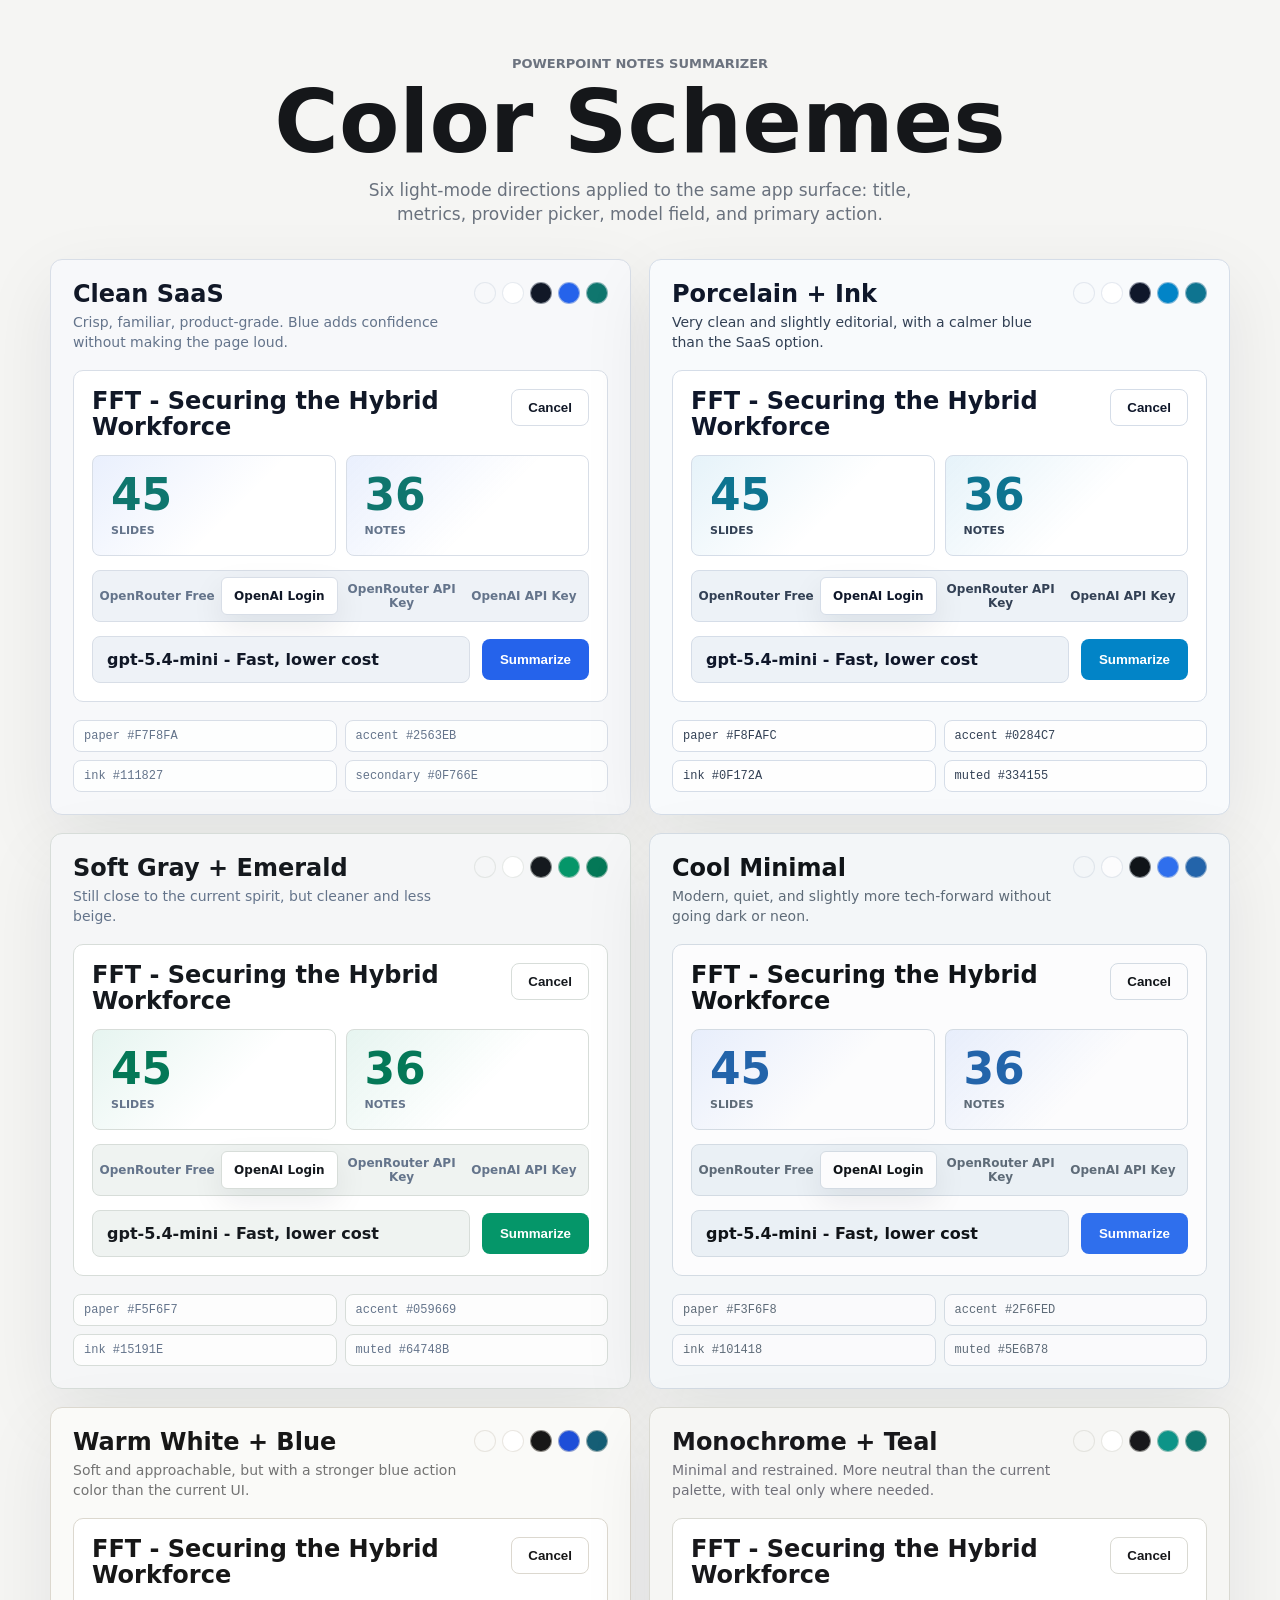
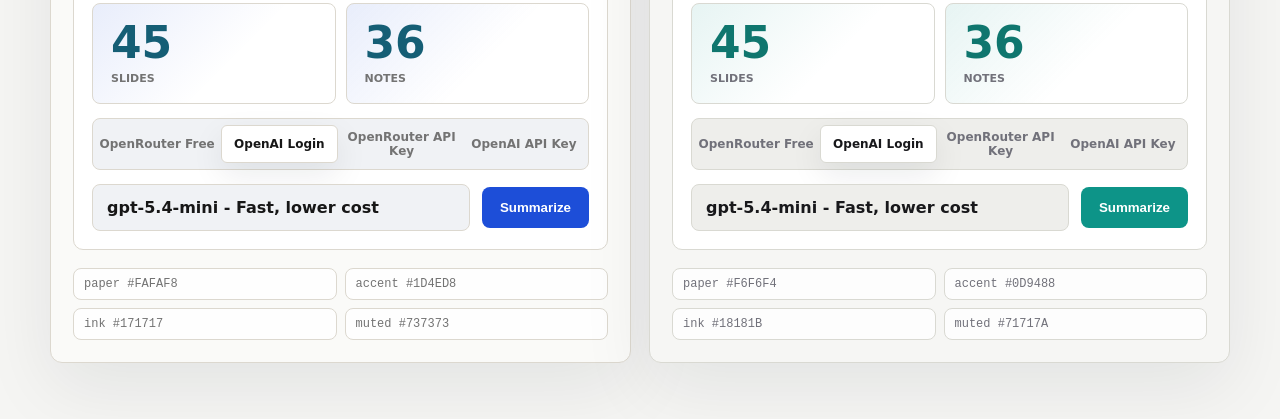
==== static/color-schemes.html @ a58fcf9d "Polish notes summarizer app" ====
<!doctype html>
<html lang="en">
  <head>
    <meta charset="utf-8" />
    <meta name="viewport" content="width=device-width, initial-scale=1" />
    <title>Color Scheme Preview</title>
    <style>
      * {
        box-sizing: border-box;
      }

      body {
        margin: 0;
        background: #f5f5f3;
        color: #15171a;
        font-family:
          Inter, ui-sans-serif, system-ui, -apple-system, BlinkMacSystemFont, "Segoe UI",
          sans-serif;
      }

      .shell {
        width: min(1180px, calc(100% - 32px));
        margin: 0 auto;
        padding: 56px 0;
      }

      .topbar {
        display: grid;
        gap: 10px;
        margin-bottom: 32px;
        text-align: center;
      }

      .eyebrow {
        margin: 0;
        color: #6c737f;
        font-size: 13px;
        font-weight: 800;
        text-transform: uppercase;
      }

      h1 {
        margin: 0;
        font-size: clamp(38px, 7vw, 88px);
        line-height: 0.94;
      }

      .intro {
        max-width: 560px;
        margin: 4px auto 0;
        color: #69717d;
        font-size: 17px;
        line-height: 1.45;
      }

      .grid {
        display: grid;
        grid-template-columns: repeat(2, minmax(0, 1fr));
        gap: 18px;
      }

      .scheme {
        --paper: #f7f8fa;
        --surface: #ffffff;
        --surface-quiet: #f1f5f9;
        --ink: #111827;
        --muted: #64748b;
        --line: #d8dee7;
        --accent: #2563eb;
        --accent-2: #0f766e;
        display: grid;
        gap: 18px;
        border: 1px solid var(--line);
        border-radius: 12px;
        background: var(--paper);
        box-shadow: 0 24px 72px rgba(15, 23, 42, 0.08);
        color: var(--ink);
        padding: 22px;
      }

      .scheme-head {
        display: flex;
        align-items: flex-start;
        justify-content: space-between;
        gap: 16px;
      }

      .scheme h2 {
        margin: 0;
        color: var(--ink);
        font-size: 24px;
        line-height: 1.05;
      }

      .scheme p {
        margin: 6px 0 0;
        color: var(--muted);
        font-size: 14px;
        line-height: 1.4;
      }

      .swatches {
        display: flex;
        flex: 0 0 auto;
        gap: 6px;
      }

      .swatch {
        width: 22px;
        height: 22px;
        border: 1px solid color-mix(in srgb, var(--line) 60%, transparent);
        border-radius: 50%;
      }

      .mock {
        display: grid;
        gap: 14px;
        border: 1px solid var(--line);
        border-radius: 10px;
        background: var(--surface);
        padding: 18px;
      }

      .mock-title {
        display: flex;
        align-items: flex-start;
        justify-content: space-between;
        gap: 18px;
      }

      .mock-title strong {
        display: block;
        max-width: 430px;
        color: var(--ink);
        font-size: 24px;
        line-height: 1.08;
      }

      .ghost {
        flex: 0 0 auto;
        border: 1px solid var(--line);
        border-radius: 8px;
        background: var(--surface);
        color: var(--ink);
        padding: 10px 16px;
        font-weight: 800;
      }

      .metrics {
        display: grid;
        grid-template-columns: repeat(2, minmax(0, 1fr));
        gap: 10px;
      }

      .metric {
        border: 1px solid var(--line);
        border-radius: 8px;
        background:
          linear-gradient(135deg, color-mix(in srgb, var(--accent) 10%, transparent), transparent 58%),
          var(--surface);
        padding: 18px;
      }

      .metric span {
        display: block;
        color: var(--accent-2);
        font-size: 44px;
        font-weight: 820;
        line-height: 0.95;
      }

      .metric small {
        display: block;
        margin-top: 8px;
        color: var(--muted);
        font-size: 11px;
        font-weight: 800;
        text-transform: uppercase;
      }

      .provider {
        display: grid;
        grid-template-columns: repeat(4, minmax(0, 1fr));
        gap: 6px;
        border: 1px solid var(--line);
        border-radius: 8px;
        background: var(--surface-quiet);
        padding: 6px;
      }

      .provider span {
        display: flex;
        min-height: 38px;
        align-items: center;
        justify-content: center;
        border-radius: 6px;
        color: var(--muted);
        font-size: 12px;
        font-weight: 800;
        text-align: center;
      }

      .provider .active {
        border: 1px solid var(--line);
        background: var(--surface);
        color: var(--ink);
        box-shadow: 0 12px 32px rgba(15, 23, 42, 0.08);
      }

      .actions {
        display: flex;
        align-items: center;
        justify-content: space-between;
        gap: 12px;
      }

      .select {
        flex: 1;
        border: 1px solid var(--line);
        border-radius: 8px;
        background: var(--surface-quiet);
        color: var(--ink);
        padding: 13px 14px;
        font-weight: 650;
      }

      .primary {
        border: 0;
        border-radius: 8px;
        background: var(--accent);
        color: #ffffff;
        padding: 13px 18px;
        font-weight: 850;
      }

      .hexes {
        display: grid;
        grid-template-columns: repeat(2, minmax(0, 1fr));
        gap: 8px;
      }

      .hexes code {
        border: 1px solid var(--line);
        border-radius: 8px;
        background: color-mix(in srgb, var(--surface) 82%, transparent);
        color: var(--muted);
        padding: 8px 10px;
        font-size: 12px;
      }

      .clean-saas {
        --paper: #f7f8fa;
        --surface: #ffffff;
        --surface-quiet: #eef2f7;
        --ink: #111827;
        --muted: #64748b;
        --line: #d8dee7;
        --accent: #2563eb;
        --accent-2: #0f766e;
      }

      .porcelain-ink {
        --paper: #f8fafc;
        --surface: #ffffff;
        --surface-quiet: #edf2f7;
        --ink: #0f172a;
        --muted: #334155;
        --line: #d5dde8;
        --accent: #0284c7;
        --accent-2: #0e7490;
      }

      .soft-emerald {
        --paper: #f5f6f7;
        --surface: #ffffff;
        --surface-quiet: #eff3f1;
        --ink: #15191e;
        --muted: #64748b;
        --line: #d7ddd9;
        --accent: #059669;
        --accent-2: #047857;
      }

      .cool-minimal {
        --paper: #f3f6f8;
        --surface: #fcfcfd;
        --surface-quiet: #eaf0f5;
        --ink: #101418;
        --muted: #5e6b78;
        --line: #d3dbe3;
        --accent: #2f6fed;
        --accent-2: #2364aa;
      }

      .warm-blue {
        --paper: #fafaf8;
        --surface: #ffffff;
        --surface-quiet: #f0f2f5;
        --ink: #171717;
        --muted: #737373;
        --line: #dcd8cf;
        --accent: #1d4ed8;
        --accent-2: #155e75;
      }

      .mono-teal {
        --paper: #f6f6f4;
        --surface: #ffffff;
        --surface-quiet: #eeeeeb;
        --ink: #18181b;
        --muted: #71717a;
        --line: #d9d9d2;
        --accent: #0d9488;
        --accent-2: #0f766e;
      }

      @media (max-width: 900px) {
        .grid {
          grid-template-columns: 1fr;
        }
      }

      @media (max-width: 620px) {
        .shell {
          width: min(100% - 20px, 1180px);
          padding: 32px 0;
        }

        .scheme {
          padding: 16px;
        }

        .scheme-head,
        .mock-title,
        .actions {
          flex-direction: column;
        }

        .provider,
        .metrics,
        .hexes {
          grid-template-columns: 1fr;
        }

        .ghost,
        .primary {
          width: 100%;
        }
      }
    </style>
  </head>
  <body>
    <main class="shell">
      <header class="topbar">
        <p class="eyebrow">PowerPoint Notes Summarizer</p>
        <h1>Color Schemes</h1>
        <p class="intro">Six light-mode directions applied to the same app surface: title, metrics, provider picker, model field, and primary action.</p>
      </header>

      <section class="grid" aria-label="Color scheme previews">
        <article class="scheme clean-saas">
          <div class="scheme-head">
            <div>
              <h2>Clean SaaS</h2>
              <p>Crisp, familiar, product-grade. Blue adds confidence without making the page loud.</p>
            </div>
            <div class="swatches" aria-hidden="true">
              <span class="swatch" style="background: #f7f8fa"></span>
              <span class="swatch" style="background: #ffffff"></span>
              <span class="swatch" style="background: #111827"></span>
              <span class="swatch" style="background: #2563eb"></span>
              <span class="swatch" style="background: #0f766e"></span>
            </div>
          </div>
          <div class="mock">
            <div class="mock-title"><strong>FFT - Securing the Hybrid Workforce</strong><button class="ghost">Cancel</button></div>
            <div class="metrics"><div class="metric"><span>45</span><small>Slides</small></div><div class="metric"><span>36</span><small>Notes</small></div></div>
            <div class="provider"><span>OpenRouter Free</span><span class="active">OpenAI Login</span><span>OpenRouter API Key</span><span>OpenAI API Key</span></div>
            <div class="actions"><div class="select">gpt-5.4-mini - Fast, lower cost</div><button class="primary">Summarize</button></div>
          </div>
          <div class="hexes"><code>paper #F7F8FA</code><code>accent #2563EB</code><code>ink #111827</code><code>secondary #0F766E</code></div>
        </article>

        <article class="scheme porcelain-ink">
          <div class="scheme-head">
            <div>
              <h2>Porcelain + Ink</h2>
              <p>Very clean and slightly editorial, with a calmer blue than the SaaS option.</p>
            </div>
            <div class="swatches" aria-hidden="true">
              <span class="swatch" style="background: #f8fafc"></span>
              <span class="swatch" style="background: #ffffff"></span>
              <span class="swatch" style="background: #0f172a"></span>
              <span class="swatch" style="background: #0284c7"></span>
              <span class="swatch" style="background: #0e7490"></span>
            </div>
          </div>
          <div class="mock">
            <div class="mock-title"><strong>FFT - Securing the Hybrid Workforce</strong><button class="ghost">Cancel</button></div>
            <div class="metrics"><div class="metric"><span>45</span><small>Slides</small></div><div class="metric"><span>36</span><small>Notes</small></div></div>
            <div class="provider"><span>OpenRouter Free</span><span class="active">OpenAI Login</span><span>OpenRouter API Key</span><span>OpenAI API Key</span></div>
            <div class="actions"><div class="select">gpt-5.4-mini - Fast, lower cost</div><button class="primary">Summarize</button></div>
          </div>
          <div class="hexes"><code>paper #F8FAFC</code><code>accent #0284C7</code><code>ink #0F172A</code><code>muted #334155</code></div>
        </article>

        <article class="scheme soft-emerald">
          <div class="scheme-head">
            <div>
              <h2>Soft Gray + Emerald</h2>
              <p>Still close to the current spirit, but cleaner and less beige.</p>
            </div>
            <div class="swatches" aria-hidden="true">
              <span class="swatch" style="background: #f5f6f7"></span>
              <span class="swatch" style="background: #ffffff"></span>
              <span class="swatch" style="background: #15191e"></span>
              <span class="swatch" style="background: #059669"></span>
              <span class="swatch" style="background: #047857"></span>
            </div>
          </div>
          <div class="mock">
            <div class="mock-title"><strong>FFT - Securing the Hybrid Workforce</strong><button class="ghost">Cancel</button></div>
            <div class="metrics"><div class="metric"><span>45</span><small>Slides</small></div><div class="metric"><span>36</span><small>Notes</small></div></div>
            <div class="provider"><span>OpenRouter Free</span><span class="active">OpenAI Login</span><span>OpenRouter API Key</span><span>OpenAI API Key</span></div>
            <div class="actions"><div class="select">gpt-5.4-mini - Fast, lower cost</div><button class="primary">Summarize</button></div>
          </div>
          <div class="hexes"><code>paper #F5F6F7</code><code>accent #059669</code><code>ink #15191E</code><code>muted #64748B</code></div>
        </article>

        <article class="scheme cool-minimal">
          <div class="scheme-head">
            <div>
              <h2>Cool Minimal</h2>
              <p>Modern, quiet, and slightly more tech-forward without going dark or neon.</p>
            </div>
            <div class="swatches" aria-hidden="true">
              <span class="swatch" style="background: #f3f6f8"></span>
              <span class="swatch" style="background: #fcfcfd"></span>
              <span class="swatch" style="background: #101418"></span>
              <span class="swatch" style="background: #2f6fed"></span>
              <span class="swatch" style="background: #2364aa"></span>
            </div>
          </div>
          <div class="mock">
            <div class="mock-title"><strong>FFT - Securing the Hybrid Workforce</strong><button class="ghost">Cancel</button></div>
            <div class="metrics"><div class="metric"><span>45</span><small>Slides</small></div><div class="metric"><span>36</span><small>Notes</small></div></div>
            <div class="provider"><span>OpenRouter Free</span><span class="active">OpenAI Login</span><span>OpenRouter API Key</span><span>OpenAI API Key</span></div>
            <div class="actions"><div class="select">gpt-5.4-mini - Fast, lower cost</div><button class="primary">Summarize</button></div>
          </div>
          <div class="hexes"><code>paper #F3F6F8</code><code>accent #2F6FED</code><code>ink #101418</code><code>muted #5E6B78</code></div>
        </article>

        <article class="scheme warm-blue">
          <div class="scheme-head">
            <div>
              <h2>Warm White + Blue</h2>
              <p>Soft and approachable, but with a stronger blue action color than the current UI.</p>
            </div>
            <div class="swatches" aria-hidden="true">
              <span class="swatch" style="background: #fafaf8"></span>
              <span class="swatch" style="background: #ffffff"></span>
              <span class="swatch" style="background: #171717"></span>
              <span class="swatch" style="background: #1d4ed8"></span>
              <span class="swatch" style="background: #155e75"></span>
            </div>
          </div>
          <div class="mock">
            <div class="mock-title"><strong>FFT - Securing the Hybrid Workforce</strong><button class="ghost">Cancel</button></div>
            <div class="metrics"><div class="metric"><span>45</span><small>Slides</small></div><div class="metric"><span>36</span><small>Notes</small></div></div>
            <div class="provider"><span>OpenRouter Free</span><span class="active">OpenAI Login</span><span>OpenRouter API Key</span><span>OpenAI API Key</span></div>
            <div class="actions"><div class="select">gpt-5.4-mini - Fast, lower cost</div><button class="primary">Summarize</button></div>
          </div>
          <div class="hexes"><code>paper #FAFAF8</code><code>accent #1D4ED8</code><code>ink #171717</code><code>muted #737373</code></div>
        </article>

        <article class="scheme mono-teal">
          <div class="scheme-head">
            <div>
              <h2>Monochrome + Teal</h2>
              <p>Minimal and restrained. More neutral than the current palette, with teal only where needed.</p>
            </div>
            <div class="swatches" aria-hidden="true">
              <span class="swatch" style="background: #f6f6f4"></span>
              <span class="swatch" style="background: #ffffff"></span>
              <span class="swatch" style="background: #18181b"></span>
              <span class="swatch" style="background: #0d9488"></span>
              <span class="swatch" style="background: #0f766e"></span>
            </div>
          </div>
          <div class="mock">
            <div class="mock-title"><strong>FFT - Securing the Hybrid Workforce</strong><button class="ghost">Cancel</button></div>
            <div class="metrics"><div class="metric"><span>45</span><small>Slides</small></div><div class="metric"><span>36</span><small>Notes</small></div></div>
            <div class="provider"><span>OpenRouter Free</span><span class="active">OpenAI Login</span><span>OpenRouter API Key</span><span>OpenAI API Key</span></div>
            <div class="actions"><div class="select">gpt-5.4-mini - Fast, lower cost</div><button class="primary">Summarize</button></div>
          </div>
          <div class="hexes"><code>paper #F6F6F4</code><code>accent #0D9488</code><code>ink #18181B</code><code>muted #71717A</code></div>
        </article>
      </section>
    </main>
  </body>
</html>
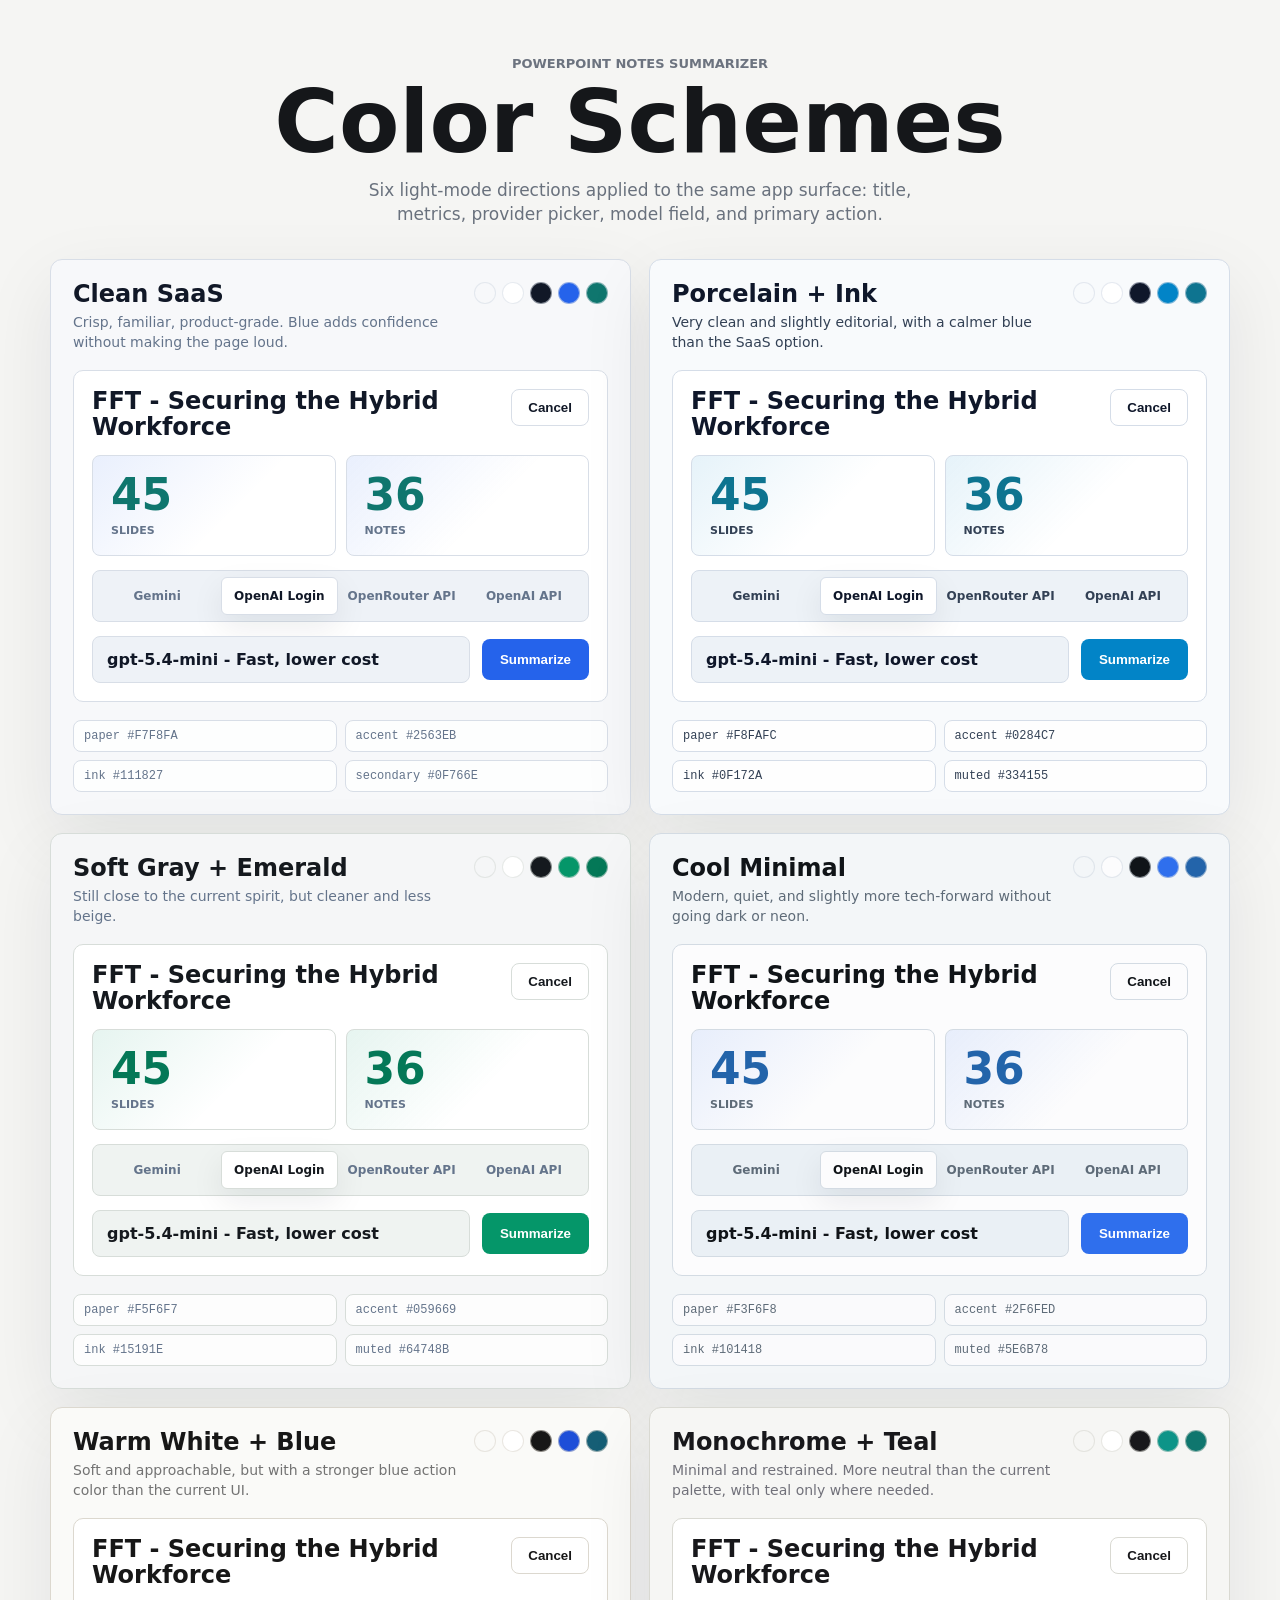
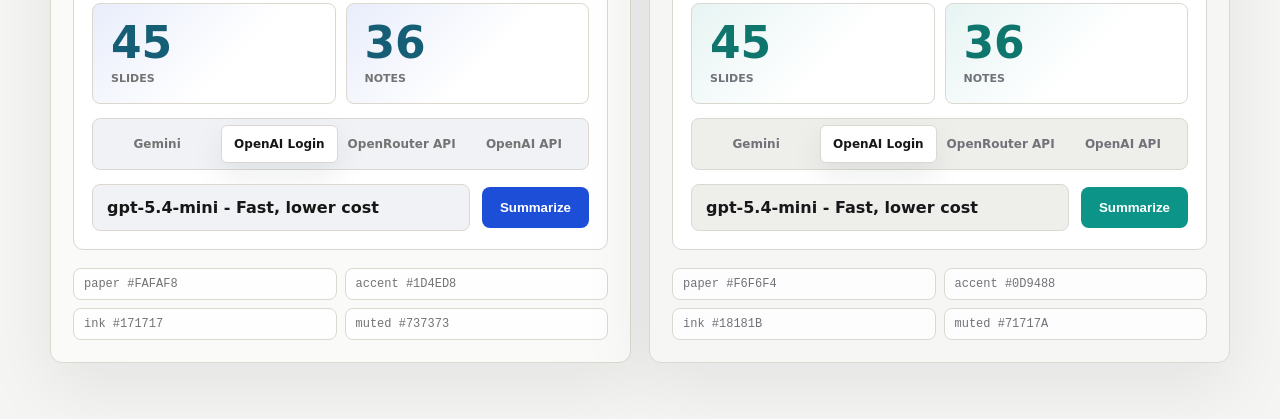
==== commit 0895f928: "Update providers and progress tracking" ====
--- a/static/color-schemes.html
+++ b/static/color-schemes.html
@@ -375,7 +375,7 @@
           <div class="mock">
             <div class="mock-title"><strong>FFT - Securing the Hybrid Workforce</strong><button class="ghost">Cancel</button></div>
             <div class="metrics"><div class="metric"><span>45</span><small>Slides</small></div><div class="metric"><span>36</span><small>Notes</small></div></div>
-            <div class="provider"><span>OpenRouter Free</span><span class="active">OpenAI Login</span><span>OpenRouter API Key</span><span>OpenAI API Key</span></div>
+            <div class="provider"><span>Gemini</span><span class="active">OpenAI Login</span><span>OpenRouter API</span><span>OpenAI API</span></div>
             <div class="actions"><div class="select">gpt-5.4-mini - Fast, lower cost</div><button class="primary">Summarize</button></div>
           </div>
           <div class="hexes"><code>paper #F7F8FA</code><code>accent #2563EB</code><code>ink #111827</code><code>secondary #0F766E</code></div>
@@ -398,7 +398,7 @@
           <div class="mock">
             <div class="mock-title"><strong>FFT - Securing the Hybrid Workforce</strong><button class="ghost">Cancel</button></div>
             <div class="metrics"><div class="metric"><span>45</span><small>Slides</small></div><div class="metric"><span>36</span><small>Notes</small></div></div>
-            <div class="provider"><span>OpenRouter Free</span><span class="active">OpenAI Login</span><span>OpenRouter API Key</span><span>OpenAI API Key</span></div>
+            <div class="provider"><span>Gemini</span><span class="active">OpenAI Login</span><span>OpenRouter API</span><span>OpenAI API</span></div>
             <div class="actions"><div class="select">gpt-5.4-mini - Fast, lower cost</div><button class="primary">Summarize</button></div>
           </div>
           <div class="hexes"><code>paper #F8FAFC</code><code>accent #0284C7</code><code>ink #0F172A</code><code>muted #334155</code></div>
@@ -421,7 +421,7 @@
           <div class="mock">
             <div class="mock-title"><strong>FFT - Securing the Hybrid Workforce</strong><button class="ghost">Cancel</button></div>
             <div class="metrics"><div class="metric"><span>45</span><small>Slides</small></div><div class="metric"><span>36</span><small>Notes</small></div></div>
-            <div class="provider"><span>OpenRouter Free</span><span class="active">OpenAI Login</span><span>OpenRouter API Key</span><span>OpenAI API Key</span></div>
+            <div class="provider"><span>Gemini</span><span class="active">OpenAI Login</span><span>OpenRouter API</span><span>OpenAI API</span></div>
             <div class="actions"><div class="select">gpt-5.4-mini - Fast, lower cost</div><button class="primary">Summarize</button></div>
           </div>
           <div class="hexes"><code>paper #F5F6F7</code><code>accent #059669</code><code>ink #15191E</code><code>muted #64748B</code></div>
@@ -444,7 +444,7 @@
           <div class="mock">
             <div class="mock-title"><strong>FFT - Securing the Hybrid Workforce</strong><button class="ghost">Cancel</button></div>
             <div class="metrics"><div class="metric"><span>45</span><small>Slides</small></div><div class="metric"><span>36</span><small>Notes</small></div></div>
-            <div class="provider"><span>OpenRouter Free</span><span class="active">OpenAI Login</span><span>OpenRouter API Key</span><span>OpenAI API Key</span></div>
+            <div class="provider"><span>Gemini</span><span class="active">OpenAI Login</span><span>OpenRouter API</span><span>OpenAI API</span></div>
             <div class="actions"><div class="select">gpt-5.4-mini - Fast, lower cost</div><button class="primary">Summarize</button></div>
           </div>
           <div class="hexes"><code>paper #F3F6F8</code><code>accent #2F6FED</code><code>ink #101418</code><code>muted #5E6B78</code></div>
@@ -467,7 +467,7 @@
           <div class="mock">
             <div class="mock-title"><strong>FFT - Securing the Hybrid Workforce</strong><button class="ghost">Cancel</button></div>
             <div class="metrics"><div class="metric"><span>45</span><small>Slides</small></div><div class="metric"><span>36</span><small>Notes</small></div></div>
-            <div class="provider"><span>OpenRouter Free</span><span class="active">OpenAI Login</span><span>OpenRouter API Key</span><span>OpenAI API Key</span></div>
+            <div class="provider"><span>Gemini</span><span class="active">OpenAI Login</span><span>OpenRouter API</span><span>OpenAI API</span></div>
             <div class="actions"><div class="select">gpt-5.4-mini - Fast, lower cost</div><button class="primary">Summarize</button></div>
           </div>
           <div class="hexes"><code>paper #FAFAF8</code><code>accent #1D4ED8</code><code>ink #171717</code><code>muted #737373</code></div>
@@ -490,7 +490,7 @@
           <div class="mock">
             <div class="mock-title"><strong>FFT - Securing the Hybrid Workforce</strong><button class="ghost">Cancel</button></div>
             <div class="metrics"><div class="metric"><span>45</span><small>Slides</small></div><div class="metric"><span>36</span><small>Notes</small></div></div>
-            <div class="provider"><span>OpenRouter Free</span><span class="active">OpenAI Login</span><span>OpenRouter API Key</span><span>OpenAI API Key</span></div>
+            <div class="provider"><span>Gemini</span><span class="active">OpenAI Login</span><span>OpenRouter API</span><span>OpenAI API</span></div>
             <div class="actions"><div class="select">gpt-5.4-mini - Fast, lower cost</div><button class="primary">Summarize</button></div>
           </div>
           <div class="hexes"><code>paper #F6F6F4</code><code>accent #0D9488</code><code>ink #18181B</code><code>muted #71717A</code></div>
